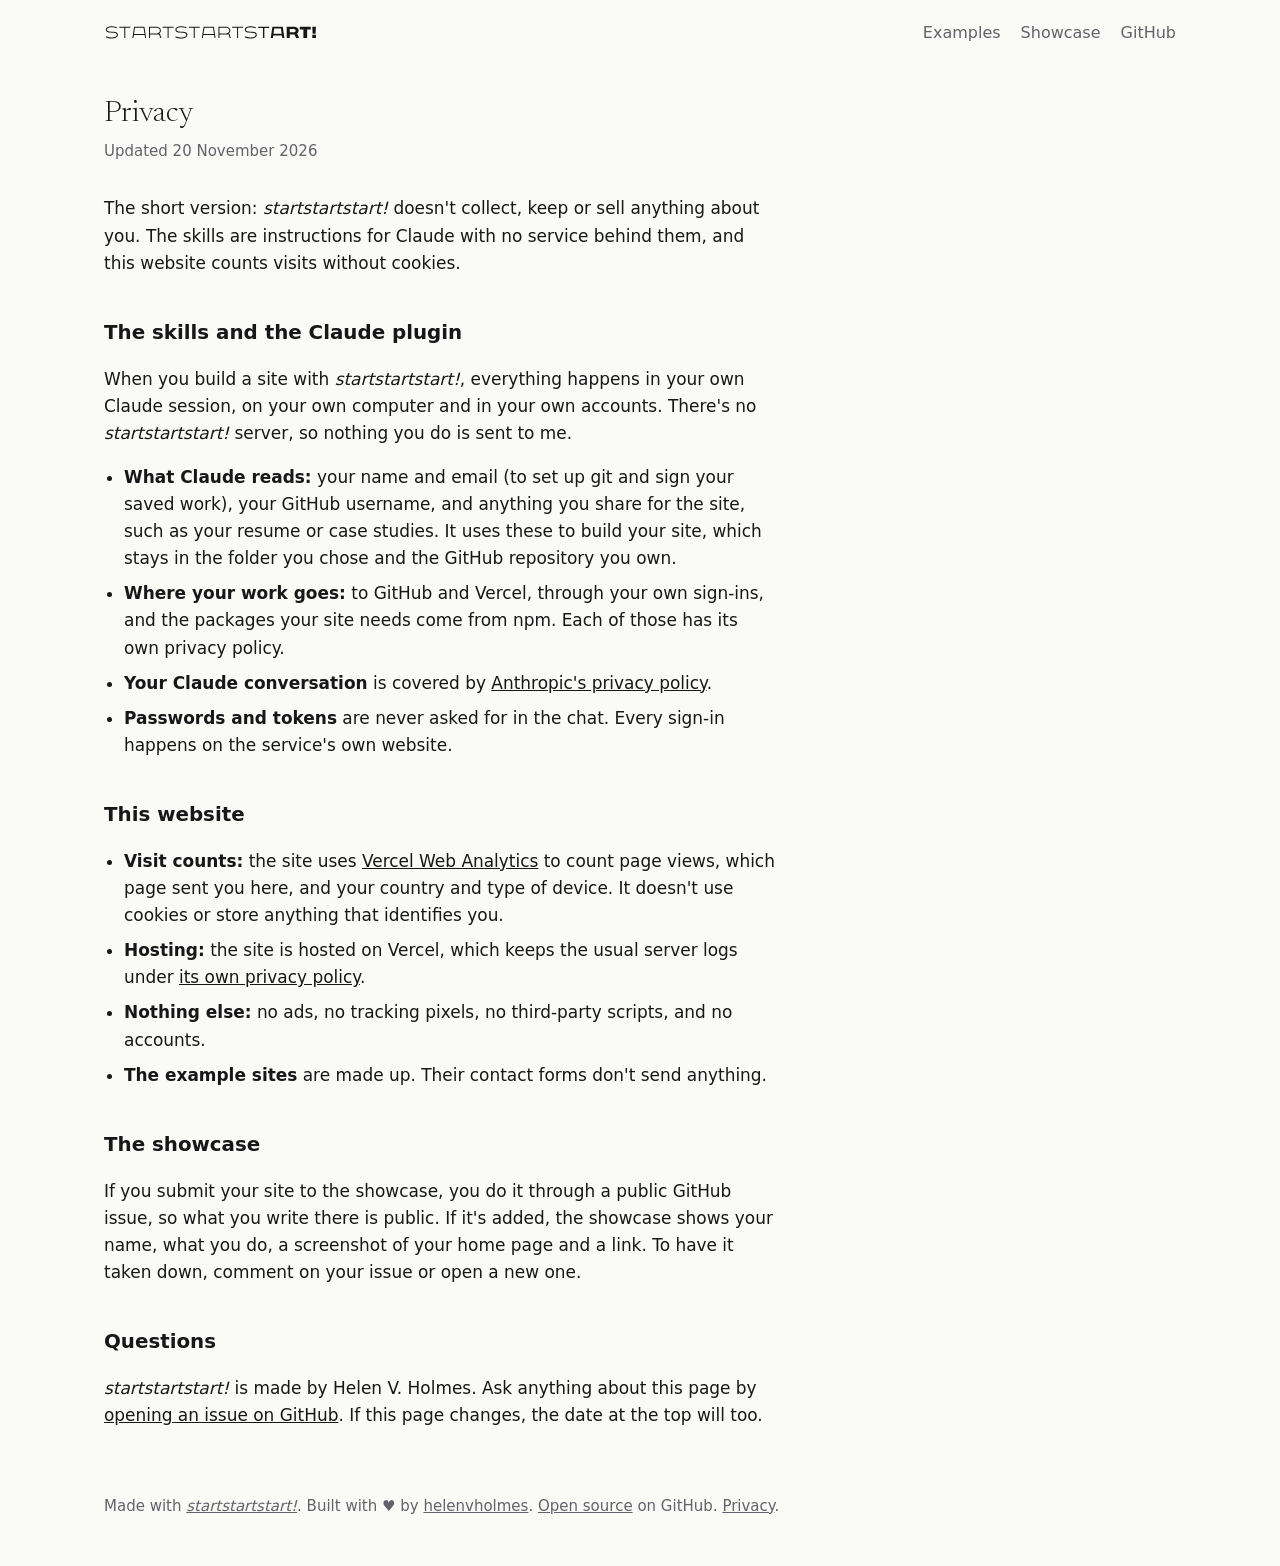
==== showcase/privacy/index.html @ 4956e793 "Add a privacy policy, start versioning the plugin at 1.0.1 The directory asks for a privacy policy, " ====
<!doctype html>
<html lang="en">
<head>
<meta charset="utf-8">
<meta name="viewport" content="width=device-width, initial-scale=1">
<title>Privacy · startstartstart!</title>
<meta name="description" content="What startstartstart! and startstartstart.app collect: almost nothing. The skills keep no data, and the website counts visits without cookies.">
<link rel="canonical" href="https://startstartstart.app/privacy/">
<link rel="stylesheet" href="../styles.css">
<script src="../logo.js" defer></script>
<script src="/_vercel/insights/script.js" defer></script>
</head>
<body>
<header class="wrap top">
  <a class="mark" href="../"><svg class="logo" role="img" aria-label="startstartstart!"></svg><span class="mark-text"><em>startstartstart!</em></span></a>
  <nav aria-label="Main">
    <a href="../#examples">Examples</a>
    <a href="../#community">Showcase</a>
    <a href="https://github.com/helenvholmes/startstartstart">GitHub</a>
  </nav>
</header>

<main class="wrap legal">
  <h1>Privacy</h1>
  <p class="updated">Updated 20 November 2026</p>

  <p>The short version: <em>startstartstart!</em> doesn't collect, keep or sell anything about you. The skills are instructions for Claude with no service behind them, and this website counts visits without cookies.</p>

  <h2>The skills and the Claude plugin</h2>
  <p>When you build a site with <em>startstartstart!</em>, everything happens in your own Claude session, on your own computer and in your own accounts. There's no <em>startstartstart!</em> server, so nothing you do is sent to me.</p>
  <ul>
    <li><strong>What Claude reads:</strong> your name and email (to set up git and sign your saved work), your GitHub username, and anything you share for the site, such as your resume or case studies. It uses these to build your site, which stays in the folder you chose and the GitHub repository you own.</li>
    <li><strong>Where your work goes:</strong> to GitHub and Vercel, through your own sign-ins, and the packages your site needs come from npm. Each of those has its own privacy policy.</li>
    <li><strong>Your Claude conversation</strong> is covered by <a href="https://www.anthropic.com/legal/privacy">Anthropic's privacy policy</a>.</li>
    <li><strong>Passwords and tokens</strong> are never asked for in the chat. Every sign-in happens on the service's own website.</li>
  </ul>

  <h2>This website</h2>
  <ul>
    <li><strong>Visit counts:</strong> the site uses <a href="https://vercel.com/docs/analytics/privacy-policy">Vercel Web Analytics</a> to count page views, which page sent you here, and your country and type of device. It doesn't use cookies or store anything that identifies you.</li>
    <li><strong>Hosting:</strong> the site is hosted on Vercel, which keeps the usual server logs under <a href="https://vercel.com/legal/privacy-policy">its own privacy policy</a>.</li>
    <li><strong>Nothing else:</strong> no ads, no tracking pixels, no third-party scripts, and no accounts.</li>
    <li><strong>The example sites</strong> are made up. Their contact forms don't send anything.</li>
  </ul>

  <h2>The showcase</h2>
  <p>If you submit your site to the showcase, you do it through a public GitHub issue, so what you write there is public. If it's added, the showcase shows your name, what you do, a screenshot of your home page and a link. To have it taken down, comment on your issue or open a new one.</p>

  <h2>Questions</h2>
  <p><em>startstartstart!</em> is made by Helen V. Holmes. Ask anything about this page by <a href="https://github.com/helenvholmes/startstartstart/issues">opening an issue on GitHub</a>. If this page changes, the date at the top will too.</p>
</main>

<footer class="wrap foot">
  <span>Made with <a href="https://github.com/helenvholmes/startstartstart"><em>startstartstart!</em></a>. Built with <span role="img" aria-label="love">♥</span> by <a href="https://helenvholmes.com">helenvholmes</a>. <a href="https://github.com/helenvholmes/startstartstart">Open source</a> on GitHub. <a href="../privacy/">Privacy</a>.</span>
</footer>
</body>
</html>
---- showcase/styles.css ----
/* Self-hosted fonts, under the SIL Open Font License (see fonts/OFL-newsreader.txt) */
@font-face { font-family: "Newsreader"; font-style: normal; font-weight: 300; font-display: swap; src: url("fonts/newsreader-light.woff2") format("woff2"); }
@font-face { font-family: "Newsreader"; font-style: italic; font-weight: 300; font-display: swap; src: url("fonts/newsreader-light-italic.woff2") format("woff2"); }

:root {
  --bg: #fafaf7;
  --surface: #ffffff;
  --text: #17171a;
  --muted: #62626b;
  --line: #e4e4de;
  --accent: #85b0e5;
  --accent-text: #121214; /* dark text: white on this light blue would be hard to read */
  --sky: #6dadfb; /* the pixel sky's stars: blue in light mode */
  --focus: #6694cd; /* keyboard focus outline: deeper than the accent so it's visible on light backgrounds */
  --sans: ui-sans-serif, system-ui, -apple-system, "Segoe UI", sans-serif;
  --serif: "Newsreader", "Iowan Old Style", Georgia, serif;
  /* Fluid type scale: each size grows from its phone value to its wide-screen value. */
  --text-2xs: clamp(.75rem, .72rem + .1vw, .8125rem);
  --text-xs: clamp(.8125rem, .78rem + .12vw, .875rem);
  --text-sm: clamp(.875rem, .84rem + .15vw, .9375rem);
  --text-ui: clamp(.9375rem, .9rem + .15vw, 1rem);
  --text-body: clamp(.9375rem, .9rem + .2vw, 1.0625rem);
  --text-h3: clamp(1.0625rem, 1rem + .3vw, 1.25rem);
  --text-lead: clamp(1.0625rem, .98rem + .45vw, 1.375rem);
  --text-h2: clamp(1.25rem, 1.1rem + .6vw, 1.75rem);
  --text-display-sm: clamp(1.375rem, 1.2rem + .8vw, 2rem);
  --text-display: clamp(2.25rem, 1rem + 5vw, 6rem); /* the rem part lets the headline follow the browser's text size (pure 6vw ignored it) */
  --radius: 12px;
  --gutter: clamp(1rem, 4vw, 2.5rem);
  color-scheme: light dark;
}

@media (prefers-color-scheme: dark) {
  :root {
    --bg: #121214;
    --surface: #1b1b1f;
    --text: #f1f1ee;
    --muted: #a3a3ab;
    --line: #2c2c32;
    --accent: #85b0e5;
    --accent-text: #121214;
    --sky: #f1f1ee;
    --focus: #85b0e5;
  }
}

* { box-sizing: border-box; }
body { margin: 0; background: var(--bg); color: var(--text); font: var(--text-body)/1.6 var(--sans); }
a { color: inherit; }
a:focus-visible { outline: 2px solid var(--focus); outline-offset: 3px; border-radius: 4px; }
img { max-width: 100%; height: auto; display: block; }

/* The twinkling pixel sky behind the header and hero (drawn by sky.js) */
body { position: relative; }
.sky { position: absolute; top: 0; left: 0; width: 100%; height: 100vh; z-index: -1; pointer-events: none; color: var(--sky); opacity: .9; -webkit-mask-image: linear-gradient(#000 calc(100% - 12rem), transparent); mask-image: linear-gradient(#000 calc(100% - 12rem), transparent); }
/* A fainter echo of the sky further down, on the left (also sky.js) */
.sky-echo { opacity: .4; -webkit-mask-image: linear-gradient(transparent, #000 35%, #000 65%, transparent); mask-image: linear-gradient(transparent, #000 35%, #000 65%, transparent); }

.wrap { max-width: 72rem; margin: 0 auto; padding: 0 var(--gutter); }

.top { display: flex; justify-content: space-between; align-items: center; gap: 1rem; flex-wrap: wrap; padding-top: 1.25rem; padding-bottom: 1.25rem; }
/* The startstartstart! logo, drawn by logo.js. Until it's drawn (or without JavaScript) the
   plain wordmark shows instead. */
.mark { display: inline-flex; align-items: center; text-decoration: none; font-weight: 800; font-size: 1.25rem; }
.mark .logo { display: none; height: .8rem; width: auto; overflow: visible; }
.has-logo .mark .logo { display: block; }
.has-logo .mark .mark-text { display: none; }
.top nav { display: flex; gap: 1.25rem; font-size: var(--text-ui); }
.top nav a { color: var(--muted); text-decoration: none; }

.hero { padding-top: clamp(3rem, 10vw, 6.5rem); padding-bottom: 0; }
.hero h1 { font-family: var(--serif); font-weight: 300; font-size: var(--text-display); line-height: 1.08; letter-spacing: -.015em; margin: 0; max-width: 20ch; }
.hero p { color: var(--muted); font-size: var(--text-lead); font-weight: 300; max-width: 46ch; margin: 1.5rem 0 2rem; }
.actions { display: flex; gap: .75rem; flex-wrap: wrap; }

.btn { display: inline-block; padding: .7rem 1.25rem; border-radius: 999px; border: 1px solid var(--line); background: var(--surface); text-decoration: none; font-weight: 600; font-size: var(--text-ui); }
.btn.primary { background: var(--accent); border-color: var(--accent); color: var(--accent-text); }

section.wrap + section.wrap { margin-top: clamp(3.5rem, 9vw, 6rem); }
/* The ornament between sections: the reversed floral heart (☙) from EB Garamond
   (SIL Open Font License), drawn inline as SVG so no font has to load. */
.ornament { display: flex; justify-content: center; margin: clamp(3.5rem, 9vw, 6rem) auto 4.5rem; color: var(--muted); }
.ornament svg { width: auto; height: .86rem; fill: currentColor; opacity: .15; }
/* Section heading lockups: the heading, with its text underneath. */
.head { margin-bottom: 2rem; display: grid; gap: .5rem; }
.head h2 { margin: 0; font-size: var(--text-h2); letter-spacing: -.01em; }
.head p { margin: 0; color: var(--muted); max-width: 52ch; }

.grid { display: grid; grid-template-columns: repeat(auto-fill, minmax(min(100%, 20rem), 1fr)); gap: clamp(1.25rem, 3vw, 2rem); }
.grid[data-list="examples"] { grid-template-columns: repeat(auto-fill, minmax(min(100%, 24rem), 1fr)); }

.card { background: var(--surface); border: 1px solid var(--line); border-radius: var(--radius); overflow: hidden; display: flex; flex-direction: column; }
.shot { display: block; aspect-ratio: 16 / 10; background: var(--line); overflow: hidden; border-bottom: 1px solid var(--line); }
.shot img { width: 100%; height: 100%; object-fit: cover; object-position: top; transition: transform .5s ease; }
.shot.no-shot img { display: none; }
.shot.peekable { position: relative; }
.shot.peekable img { position: absolute; top: 0; left: 0; height: auto; object-fit: initial; }
.body { padding: 1.1rem 1.25rem 1.35rem; display: flex; flex-direction: column; gap: .4rem; flex: 1; }
.card h3 { margin: 0; font-size: var(--text-h3); }
.card h3 a { text-decoration: none; }
.role { margin: 0; color: var(--muted); font-size: var(--text-ui); }
.prompt { margin: .35rem 0 0; font-family: var(--serif); font-weight: 300; font-style: italic; font-size: var(--text-ui); }
.tags { list-style: none; padding: 0; margin: auto 0 0; padding-top: .75rem; display: flex; flex-wrap: wrap; gap: .4rem; }
.tags li { font-size: var(--text-2xs); border: 1px solid var(--line); border-radius: 999px; padding: .15rem .6rem; color: var(--muted); }

.empty { color: var(--muted); }
.empty-card { background: color-mix(in srgb, var(--surface) 60%, transparent); border: 1px dashed var(--line); border-radius: var(--radius); padding: 2rem 1.5rem; display: flex; flex-direction: column; align-items: flex-start; gap: .25rem; min-height: 14rem; justify-content: center; }
.empty-card h3 { margin: 0; font-family: var(--serif); font-weight: 300; font-size: var(--text-display-sm); }
.empty-card p { color: var(--muted); margin: 0 0 1rem; max-width: 40ch; }


.foot { color: var(--muted); font-size: var(--text-sm); padding-top: 3rem; padding-bottom: 3rem; }

/* Start with one message: the prompt and the demo */
.head p a { color: var(--text); }
.prompt-box { background: var(--surface); border: 1px solid var(--line); border-radius: var(--radius); padding: clamp(1.25rem, 3vw, 1.75rem); }
.prompt-box pre { margin: 0 0 1.25rem; font: var(--text-sm)/1.65 ui-monospace, "SF Mono", Menlo, Consolas, monospace; white-space: normal; overflow-wrap: anywhere; }
.prompt-actions { display: flex; align-items: center; gap: 1rem; flex-wrap: wrap; }
.prompt-actions .btn { font: inherit; font-weight: 600; font-size: var(--text-ui); cursor: pointer; }
.btn:focus-visible, .demo-toggle:focus-visible { outline: 2px solid var(--focus); outline-offset: 2px; }
.copied { color: var(--muted); font-size: var(--text-sm); }

.demo { margin: 0; }
.demo-window { background: var(--surface); border: 1px solid var(--line); border-radius: var(--radius); overflow: hidden; }
.demo-bar { display: flex; align-items: center; gap: .4rem; padding: .6rem .9rem; border-bottom: 1px solid var(--line); font-size: var(--text-2xs); color: var(--muted); }
.demo-bar i { width: .6rem; height: .6rem; border-radius: 50%; background: var(--line); }
.demo-bar span { margin-left: .5rem; }
.demo-chat { min-width: 0; height: 100%; padding: 1.25rem clamp(1rem, 4vw, 3rem); display: flex; flex-direction: column; justify-content: flex-end; gap: .7rem; overflow: hidden; font-size: var(--text-sm); line-height: 1.5; }
.msg { max-width: min(88%, 34rem); }
.msg p { margin: 0; }
.msg.user { align-self: flex-end; background: var(--bg); border: 1px solid var(--line); border-radius: 14px 14px 4px 14px; padding: .6rem .85rem; }
.msg.agent { align-self: flex-start; }
.msg .ask { margin-top: .55rem; }
.chips { display: flex; flex-wrap: wrap; gap: .4rem; margin-top: .55rem; }
.chip { border: 1px solid var(--line); border-radius: 999px; padding: .2rem .7rem; font-size: var(--text-xs); color: var(--muted); transition: background-color .25s, color .25s, border-color .25s; }
.chip.pick.on { background: var(--accent); border-color: var(--accent); color: var(--accent-text); }
.work .line { color: var(--muted); }
.work .line::first-letter { color: var(--accent); }
/* The finished site, shown as an artifact: a card in the chat, and a side panel
   that slides open beside the conversation. */
.demo-body { height: 28rem; display: grid; grid-template-columns: 1fr 0fr; transition: grid-template-columns .7s cubic-bezier(.3, .7, .2, 1); }
.demo.panel-open .demo-body { grid-template-columns: minmax(0, 1fr) minmax(0, 1.25fr); }
.artifact-chip { display: flex; align-items: center; gap: .65rem; margin-top: .55rem; padding: .55rem .8rem .55rem .55rem; width: fit-content; border: 1px solid var(--line); border-radius: 10px; background: var(--bg); }
.artifact-chip b { display: block; font-weight: 600; }
.artifact-chip small { display: block; color: var(--muted); font-size: var(--text-2xs); }
.artifact-icon { width: 2rem; height: 2rem; border-radius: 6px; border: 1px solid var(--line); background: linear-gradient(var(--line) 0 0) 50% 30% / 60% 2px no-repeat, linear-gradient(var(--line) 0 0) 50% 50% / 60% 2px no-repeat, linear-gradient(var(--line) 0 0) 40% 70% / 40% 2px no-repeat, var(--surface); }
.demo.panel-open .artifact-chip { border-color: var(--accent); }
.demo-panel { min-width: 0; overflow: hidden; display: flex; flex-direction: column; border-left: 1px solid var(--line); background: var(--bg); }
.demo:not(.panel-open) .demo-panel { border-left-color: transparent; }
.panel-bar { position: relative; display: flex; justify-content: space-between; align-items: center; gap: 1rem; padding: .55rem .9rem; border-bottom: 1px solid var(--line); font-size: var(--text-2xs); white-space: nowrap; }
.panel-bar b { color: #2ea36b; font-weight: 400; }
.panel-close { color: var(--muted); font-size: var(--text-sm); line-height: 1; }
.panel-view { flex: 1; min-height: 0; overflow: hidden; }
.panel-view img { width: 100%; min-width: 22rem; height: auto; }
/* The inline preview inside the chat is for narrow screens, where there's no room for
   the side panel. */
.live-card { display: none; position: relative; margin-top: .55rem; width: min(17rem, 100%); border: 1px solid var(--line); border-radius: 8px; overflow: hidden; background: var(--bg); }
.live-card img { aspect-ratio: 16 / 10; object-fit: cover; object-position: top; }
.live-card span { display: block; padding: .4rem .6rem; font-size: var(--text-2xs); border-top: 1px solid var(--line); }
.live-card b { color: #2ea36b; font-weight: 400; }
@media (max-width: 40rem) {
  .demo.panel-open .demo-body { grid-template-columns: 1fr 0fr; }
  .demo-panel { display: none; }
  .artifact-chip { display: none; }
  .live-card { display: block; }
  .demo.animated .live.on .live-card img { animation: page-load 1.1s cubic-bezier(.3, .6, .3, 1) .35s both; }
  .demo.animated .live.on .live-card::before { content: ""; position: absolute; top: 0; left: 0; right: 0; height: 2px; background: var(--accent); transform-origin: left; animation: page-bar 1.1s cubic-bezier(.3, .6, .3, 1) .35s both; z-index: 1; }
}

.demo.animated .msg:not(.on), .demo.animated .line:not(.on) { display: none; }
.demo.animated .msg.on, .demo.animated .line.on { animation: rise .35s ease-out both; }
.demo-chat.typing::after { content: "• • •"; align-self: flex-start; color: var(--muted); letter-spacing: .1em; animation: blink 1s ease-in-out infinite; }
@keyframes rise { from { opacity: 0; transform: translateY(.4rem); } }
@keyframes blink { 50% { opacity: .35; } }


/* Video-style controls along the bottom of the demo window */
.demo-controls { display: flex; align-items: center; gap: .75rem; padding: .5rem .75rem; border-top: 1px solid var(--line); }
.demo-controls[hidden] { display: none; }
.demo-toggle { flex: none; display: grid; place-items: center; width: 2rem; height: 2rem; padding: 0; color: var(--text); background: var(--bg); border: 1px solid var(--line); border-radius: 50%; cursor: pointer; }
.demo-toggle svg { width: .875rem; height: .875rem; fill: currentColor; grid-area: 1 / 1; }
.demo-toggle .icon-play, .demo.paused .demo-toggle .icon-pause { display: none; }
.demo.paused .demo-toggle .icon-play { display: block; }
.demo-progress { flex: 1; height: 3px; border-radius: 3px; background: var(--line); overflow: hidden; }
.demo-progress span { display: block; height: 100%; background: var(--accent); transform: scaleX(0); transform-origin: left; transition: transform .4s ease-out; }

/* Hover effects only on devices with a mouse or trackpad, so a tapped item on a
   phone doesn't stay highlighted. */
@media (hover: hover) {
  .top nav a:hover { color: var(--text); }
  .btn:hover { border-color: var(--muted); }
  .btn.primary:hover { filter: brightness(1.05); }
  .card:hover .shot img { transform: scale(1.02); }
  /* Card peek is driven by app.js, so the usual hover zoom is off for these. */
  .card:hover .shot.peekable img { transform: none; }
  .card h3 a:hover { text-decoration: underline; text-underline-offset: 3px; }
  .demo-toggle:hover { border-color: var(--muted); }
}
@media (hover: hover) and (prefers-reduced-motion: reduce) {
  .card:hover .shot img { transform: none; }
}

/* Hero entrance: the headline, intro and buttons fade up in turn on page load.
   With reduced motion they only fade. */
@keyframes hero-in { from { opacity: 0; transform: translateY(.75rem); } }
@keyframes hero-fade { from { opacity: 0; } }
.hero h1, .hero p, .hero .actions { animation: hero-in .6s cubic-bezier(.2, .7, .2, 1) both; }
.hero p { animation-delay: .12s; }
.hero .actions { animation-delay: .24s; }
@media (prefers-reduced-motion: reduce) {
  .hero h1, .hero p, .hero .actions { animation-name: hero-fade; }
}

/* Copy button feedback: the label flips to "✓ Copied" with a small pop. Both labels
   share one grid cell, so the button keeps its width. Reduced motion: a plain swap. */
.copy { display: inline-grid; }
.copy > span { grid-area: 1 / 1; transition: opacity .2s, transform .2s; }
.copy .copy-done { opacity: 0; transform: translateY(.4em); }
.copy.done .copy-label { opacity: 0; transform: translateY(-.4em); }
.copy.done .copy-done { opacity: 1; transform: none; }
.copy.done { animation: copy-pop .35s cubic-bezier(.3, .7, .3, 1.4); }
@keyframes copy-pop { 40% { transform: scale(1.06); } }
@media (prefers-reduced-motion: reduce) {
  .copy > span { transition: opacity .15s; transform: none !important; }
  .copy.done { animation: none; }
}

/* Demo deploy moment: the site in the side panel loads in from top to bottom, with a
   thin progress line under its address bar, like a page arriving. (The demo only animates
   when reduced motion is off.) */
.demo.animated.panel-open .panel-view img { animation: page-load 1.1s cubic-bezier(.3, .6, .3, 1) .5s both; }
.demo.animated.panel-open .panel-bar::after { content: ""; position: absolute; left: 0; right: 0; bottom: -1px; height: 2px; background: var(--accent); transform-origin: left; animation: page-bar 1.1s cubic-bezier(.3, .6, .3, 1) .5s both; }
@keyframes page-load { from { clip-path: inset(0 0 100% 0); } to { clip-path: inset(0 0 0 0); } }
@keyframes page-bar { 0% { transform: scaleX(0); opacity: 1; } 85% { transform: scaleX(1); opacity: 1; } 100% { transform: scaleX(1); opacity: 0; } }

/* Smooth jumps: in-page links (Start yours, the nav) glide to their section instead
   of jumping, and stop a little short so the heading isn't flush with the top.
   With reduced motion they jump instantly. */
@media (prefers-reduced-motion: no-preference) {
  html { scroll-behavior: smooth; }
}
section[id] { scroll-margin-top: 1.5rem; }

/* Section reveals (start.js): headings fade up as they scroll into view. With reduced
   motion they only fade. */
.reveal-ready .head { opacity: 0; transform: translateY(1rem); transition: opacity .6s ease-out, transform .6s cubic-bezier(.2, .7, .2, 1); }
.reveal-ready .head.revealed { opacity: 1; transform: none; }
@media (prefers-reduced-motion: reduce) {
  .reveal-ready .head { transform: none; }
}

/* Privacy page: one readable column of prose */
.legal { padding-top: 2rem; }
.legal > * { max-width: 42rem; } /* lines up with the logo, at a readable width */
.legal h1 { font-family: var(--serif); font-weight: 300; font-size: var(--text-display-sm); line-height: 1.15; margin: 0; }
.legal .updated { color: var(--muted); font-size: var(--text-sm); margin: .5rem 0 2rem; }
.legal h2 { font-size: var(--text-h3); margin: 2.5rem 0 .5rem; }
.legal ul { padding-left: 1.25rem; }
.legal li + li { margin-top: .5rem; }
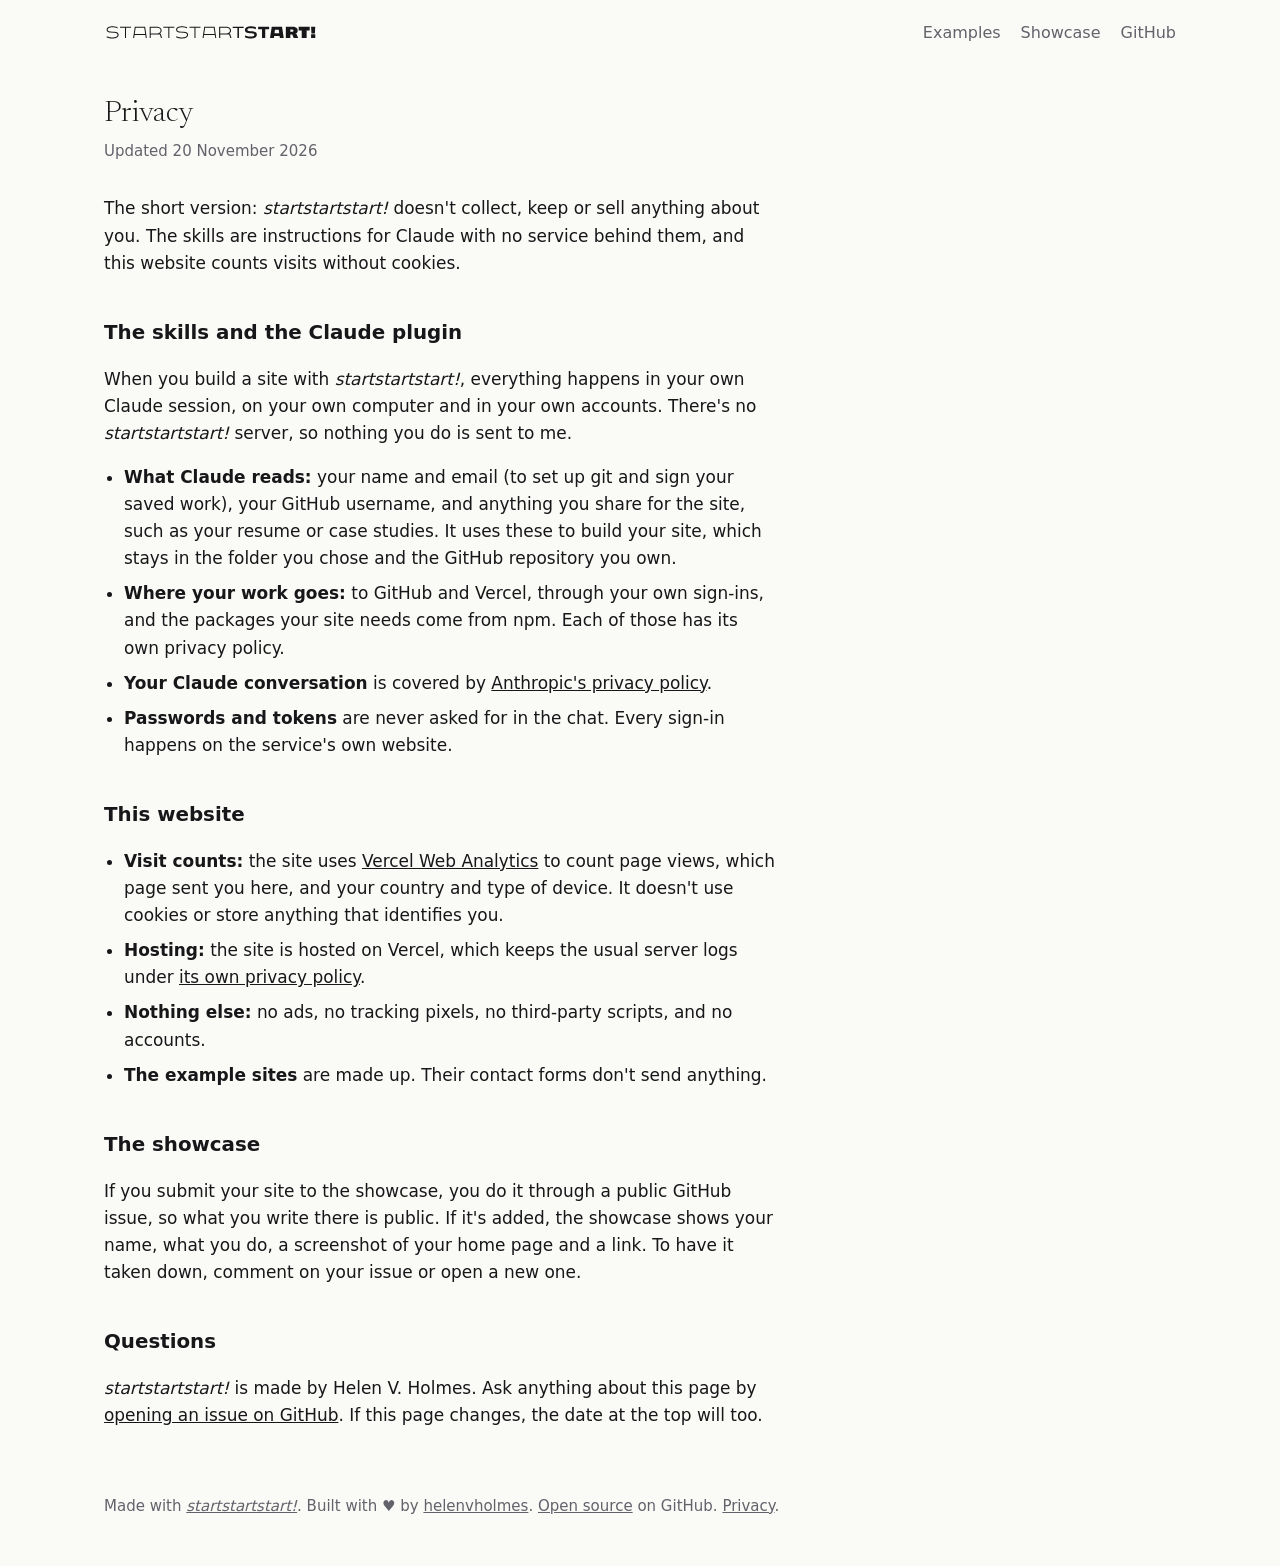
==== commit ea4d6952: "Give the showcase a favicon Browsers showed a blank tab icon and requested /favicon.ico for nothing." ====
--- a/showcase/privacy/index.html
+++ b/showcase/privacy/index.html
@@ -6,6 +6,8 @@
 <title>Privacy · startstartstart!</title>
 <meta name="description" content="What startstartstart! and startstartstart.app collect: almost nothing. The skills keep no data, and the website counts visits without cookies.">
 <link rel="canonical" href="https://startstartstart.app/privacy/">
+<link rel="icon" href="/favicon.svg" type="image/svg+xml">
+<link rel="apple-touch-icon" href="/apple-touch-icon.png">
 <link rel="stylesheet" href="../styles.css">
 <script src="../logo.js" defer></script>
 <script src="/_vercel/insights/script.js" defer></script>
